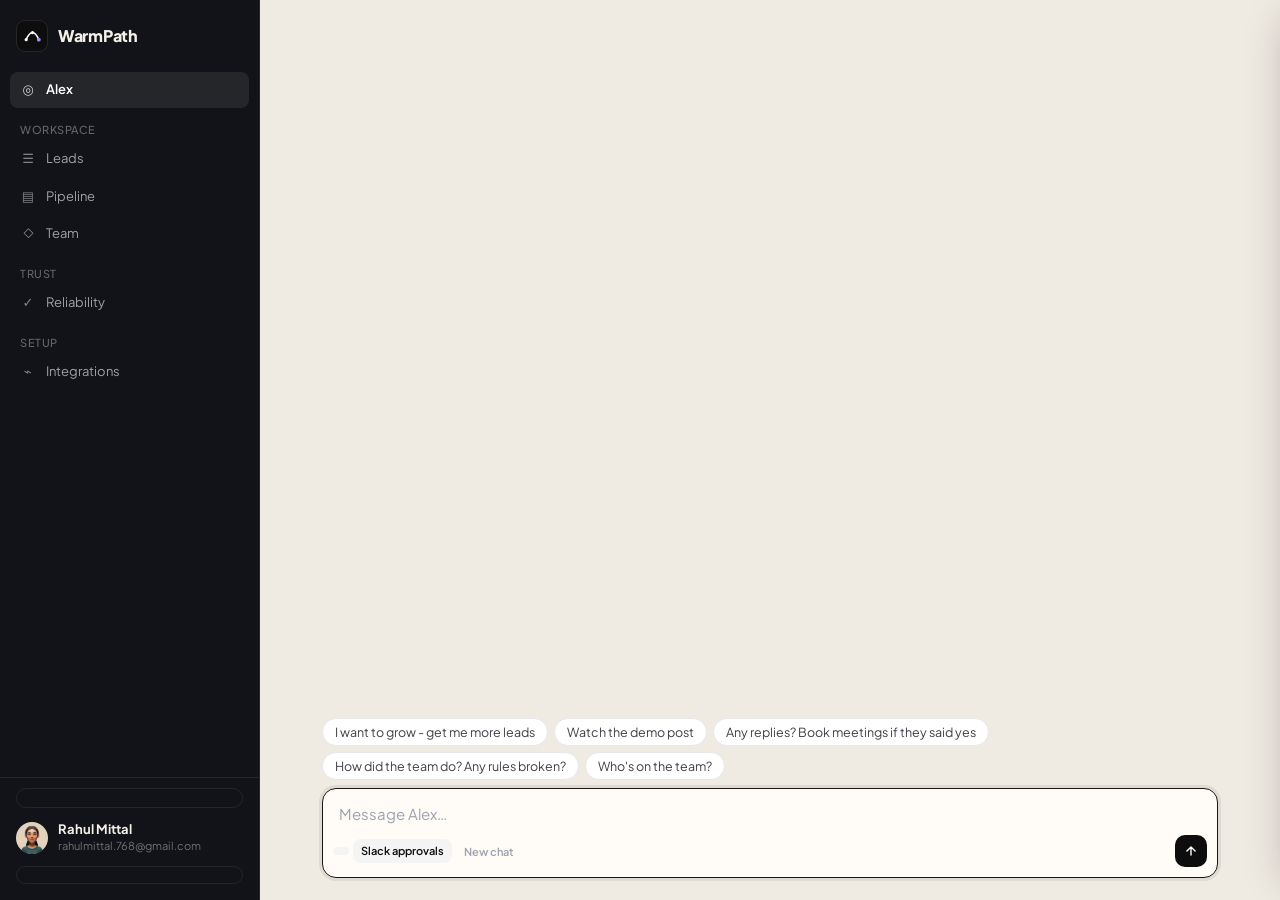
==== ui/index.html @ 88591e78 "WarmPath: agents that turn LinkedIn buying intent into meetings, with every claim sourced and every " ====
<!doctype html>
<html lang="en">
<head>
<meta charset="utf-8">
<meta name="viewport" content="width=device-width, initial-scale=1">
<title>WarmPath</title>
<link rel="preconnect" href="https://fonts.googleapis.com">
<link href="https://fonts.googleapis.com/css2?family=Plus+Jakarta+Sans:wght@400;500;600;700;800&display=swap" rel="stylesheet">
<link rel="stylesheet" href="style.css">
</head>
<body>
<div class="app">
  <aside class="side" id="side">
    <div class="side-top">
      <div class="logo"><span class="mark"><svg width="19" height="19" viewBox="0 0 24 24" fill="none" aria-hidden="true"><path d="M4 16c3-7 6-9 8-9s5 2 8 9" stroke="#fff" stroke-width="2" stroke-linecap="round"/><circle cx="4" cy="16" r="2" fill="#fff"/><circle cx="12" cy="7" r="2" fill="#fff"/><circle cx="20" cy="16" r="2.4" fill="#A78BFA"/></svg></span><span class="word">WarmPath</span></div>
      <button class="icon-btn only-mobile" id="close-nav" aria-label="Close menu">✕</button>
    </div>
    <nav class="nav">
      <a href="#chat" data-view="chat"><span class="ic">◎</span>Alex</a>
      <p class="group">Workspace</p>
      <a href="#leads" data-view="leads"><span class="ic">☰</span>Leads<span class="count" id="nav-pending" hidden></span></a>
      <a href="#pipeline" data-view="pipeline"><span class="ic">▤</span>Pipeline</a>
      <a href="#team" data-view="team"><span class="ic">◇</span>Team</a>
      <p class="group">Trust</p>
      <a href="#reliability" data-view="reliability"><span class="ic">✓</span>Reliability<span class="count bad" id="nav-viol" hidden></span></a>
      <p class="group">Setup</p>
      <a href="#integrations" data-view="integrations"><span class="ic">⌁</span>Integrations</a>
    </nav>
    <div class="side-foot">
      <div class="pilot" id="pilot"></div>
      <div class="me"><img class="me-av" src="agents/human-founder.webp" alt="" onerror="this.style.display='none'"><div><b>Rahul Mittal</b><span>rahulmittal.768@gmail.com</span></div></div>
      <div class="mode" id="mode"></div>
    </div>
  </aside>
  <div class="scrim-nav" id="scrim-nav"></div>

  <main class="main">
    <button class="icon-btn only-mobile menu" id="open-nav" aria-label="Open menu">☰</button>

    <section class="view view-chat" id="view-chat">
      <div class="chat-scroll" id="chat-scroll"><div class="thread" id="thread"></div></div>
      <div class="composer-wrap">
        <div class="composer-inner">
          <div class="chips" id="chips"></div>
          <form class="composer" id="composer">
            <textarea id="input" rows="1" placeholder="Message Alex…"></textarea>
            <div class="toolbar">
              <span class="tool-pill" id="mode-pill"></span>
              <span class="tool-pill" title="Approval cards are also sent to your Slack DM">Slack approvals</span>
              <button type="button" class="tool-pill ghost" id="clear" title="Start a new chat">New chat</button>
              <span class="grow"></span>
              <button class="send" type="submit" title="Send" aria-label="Send"><svg width="14" height="14" viewBox="0 0 24 24" fill="none"><path d="M12 19V5M5 12l7-7 7 7" stroke="currentColor" stroke-width="2.4" stroke-linecap="round" stroke-linejoin="round"/></svg></button>
            </div>
          </form>
        </div>
      </div>
    </section>

    <section class="view page" id="view-leads">
      <header class="page-head"><div><h1>Leads</h1><p>Everyone who commented, where they are, and what happens next. Autopilot keeps this moving on its own; you only step in to approve.</p></div>
        <button class="btn" id="tick-now">Check now</button></header>
      <div class="stats" id="lead-stats"></div>
      <div class="panel table-wrap"><table class="leads"><thead><tr><th>Person</th><th>Company</th><th>Relationship</th><th>Stage</th><th>Meeting</th><th>Last activity</th></tr></thead><tbody id="leads"></tbody></table></div>
    </section>

    <section class="view page" id="view-pipeline">
      <header class="page-head"><div><h1>Pipeline</h1><p>Every comment the team judged, and what it decided. Doing nothing is a successful run, and it is always explained.</p></div></header>
      <div class="stats" id="stats"></div>
      <div class="panel"><div class="tabs" id="tabs"></div><div id="runs"></div></div>
    </section>

    <section class="view page" id="view-team">
      <header class="page-head"><div><h1>Team</h1><p>Five agents, each with written instructions. The instructions are exactly what the auditor checks on every run.</p></div></header>
      <div class="agents" id="agents"></div>
    </section>

    <section class="view page" id="view-reliability">
      <header class="page-head"><div><h1>Reliability</h1><p>The failures that matter here never raise: every call returns success and the result is still wrong. So every run is audited after it finishes, and every violation becomes a regression case.</p></div></header>
      <div class="two">
        <div><h2>Trace audit</h2><div class="panel" id="audit"></div></div>
        <div><h2>Naive agent vs WarmPath</h2><div class="panel" id="eval"></div></div>
      </div>
    </section>

    <section class="view page" id="view-integrations">
      <header class="page-head"><div><h1>Integrations</h1><p>Every status below is a real call made just now, not a saved setting.</p></div><button class="btn" id="recheck">Check again</button></header>
      <div class="integrations" id="integrations"></div>
    </section>
  </main>
</div>

<div class="scrim" id="scrim"></div>
<div class="drawer" id="drawer"></div>

<script src="app.js"></script>
<script src="chat.js"></script>
</body>
</html>
---- ui/style.css ----
/* WarmPath console - visual language matched to Zavorik: warm canvas, dark sidebar, white
   bubbles with a clipped corner, Plus Jakarta Sans. */
:root {
  --canvas: #efeae2; --surface: #fffcf7; --subtle: #f3efe8; --border: #e4ddd2;
  --line: #E8E8EC; --chip: #F4F4F5; --ink: #0D0D0D; --body: #3F3F46; --soft: #72727E; --muted: #9CA3AF;
  --text: #1a1714; --text2: #5c564e;
  --accent: #5b21b6; --accent-soft: #ede9fe; --violet: #A78BFA;
  --side: #111318; --side-fg: #f4f0e8; --side-line: rgba(255,255,255,.08);
  --ok: #15803d; --ok-soft: #dcfce7; --ok-line: #bbf7d0; --warn: #b45309; --warn-soft: #fef3c7;
  --bad: #b91c1c; --bad-soft: #fee2e2; --blue: #1d4ed8; --blue-soft: #dbeafe;
  --sans: "Plus Jakarta Sans", ui-sans-serif, system-ui, -apple-system, "Segoe UI", sans-serif;
  --mono: ui-monospace, SFMono-Regular, Consolas, monospace;
}
* { box-sizing: border-box }
html, body { height: 100% }
body { margin: 0; background: var(--canvas); color: var(--text); font: 14px/1.5 var(--sans); -webkit-font-smoothing: antialiased }
button { font-family: inherit }
[hidden] { display: none !important }

.app { display: flex; height: 100vh; overflow: hidden }

/* ── sidebar ─────────────────────────────────────────────────────────────── */
.side { width: 260px; flex: none; background: var(--side); border-right: 1px solid var(--side-line); display: flex; flex-direction: column; color: var(--side-fg) }
.side-top { display: flex; align-items: center; justify-content: space-between; padding: 20px 16px 14px }
.logo { display: flex; align-items: center; gap: 10px }
.mark { width: 32px; height: 32px; border-radius: 9px; background: var(--ink); display: grid; place-items: center; border: 1px solid rgba(255,255,255,.1) }
.word { font-weight: 800; font-size: 16px; letter-spacing: -.3px }
.nav { padding: 6px 10px; flex: 1; overflow-y: auto }
.nav a { display: flex; align-items: center; gap: 10px; margin-bottom: 2px; padding: 8px 10px; border-radius: 8px; color: rgba(255,255,255,.6); text-decoration: none; font-size: 13px; transition: background .1s, color .1s }
.nav a:hover { background: var(--side-line); color: #fff }
.nav a.on { background: var(--side-line); color: #fff; font-weight: 600 }
.nav .ic { width: 16px; text-align: center; opacity: .8; font-size: 13px }
.nav .group { margin: 0; padding: 12px 10px 3px; font-size: 11px; font-weight: 500; text-transform: uppercase; letter-spacing: .05em; color: rgba(255,255,255,.35) }
.nav .count { margin-left: auto; border-radius: 999px; background: var(--violet); color: var(--ink); padding: 0 7px; font-size: 10px; font-weight: 700 }
.nav .count.bad { background: #EF4444; color: #fff }
.side-foot { border-top: 1px solid var(--side-line); padding: 10px }
.me { display: flex; gap: 10px; align-items: center; padding: 6px }
.me-av { width: 32px; height: 32px; border-radius: 50%; object-fit: cover }
.me b { display: block; font-size: 13px; line-height: 1.2 }
.me span { display: block; font-size: 11px; color: rgba(255,255,255,.4); overflow: hidden; text-overflow: ellipsis; white-space: nowrap; max-width: 180px }
.mode { margin: 6px; border: 1px solid var(--side-line); border-radius: 10px; padding: 8px 10px; font-size: 11.5px; color: rgba(255,255,255,.55) }
.mode b { display: block; color: #fff; font-size: 12px; letter-spacing: .4px }

/* ── main ────────────────────────────────────────────────────────────────── */
.main { flex: 1; min-width: 0; position: relative; overflow: hidden }
.view { display: none; height: 100% }
.view.on { display: flex; flex-direction: column }
.page { overflow-y: auto; padding: 28px 32px 60px }
.page-head { display: flex; justify-content: space-between; align-items: flex-start; gap: 16px; margin-bottom: 18px; max-width: 1180px }
.page-head h1 { margin: 0; font-size: 22px; font-weight: 800; letter-spacing: -.4px; color: var(--ink) }
.page-head p { margin: 4px 0 0; color: var(--soft); max-width: 760px }
h2 { font-size: 14px; font-weight: 700; margin: 0 0 10px; color: var(--ink) }

.btn { border: 1px solid var(--line); background: #fff; color: var(--body); border-radius: 10px; padding: 7px 14px; font-size: 13px; font-weight: 600; cursor: pointer; transition: border-color .1s, background .1s }
.btn:hover { border-color: var(--ink) }
.btn.primary { background: var(--ink); color: #fff; border-color: var(--ink) }
.btn.primary:hover { background: #262626 }
.btn:disabled { opacity: .45; cursor: default }
.icon-btn { border: 1px solid var(--line); background: #fff; border-radius: 8px; width: 34px; height: 34px; cursor: pointer }

.pill { display: inline-flex; align-items: center; gap: 4px; border-radius: 999px; padding: 2px 9px; font-size: 11px; font-weight: 600; white-space: nowrap }
.p-ok { background: var(--ok-soft); color: var(--ok) } .p-bad { background: var(--bad-soft); color: var(--bad) }
.p-warn { background: var(--warn-soft); color: var(--warn) } .p-blue { background: var(--blue-soft); color: var(--blue) }
.p-mute { background: var(--chip); color: var(--soft) } .p-acc { background: var(--accent-soft); color: var(--accent) }

.panel { background: #fff; border: 1px solid var(--line); border-radius: 14px; overflow: hidden }
.stats { display: grid; grid-template-columns: repeat(auto-fit, minmax(140px, 1fr)); gap: 10px; margin-bottom: 16px; max-width: 1180px }
.stat { background: #fff; border: 1px solid var(--line); border-radius: 12px; padding: 12px 14px }
.stat .n { font-size: 26px; font-weight: 800; letter-spacing: -.5px; color: var(--ink); font-variant-numeric: tabular-nums }
.stat .l { color: var(--soft); font-size: 12px }
.stat.good .n { color: var(--ok) } .stat.bad .n { color: var(--bad) }

.tabs { display: flex; gap: 6px; padding: 10px; flex-wrap: wrap; border-bottom: 1px solid var(--line) }
.tab { border: 1px solid var(--line); background: #fff; color: var(--soft); border-radius: 999px; padding: 4px 12px; font-size: 12px; font-weight: 600; cursor: pointer }
.tab.on { background: var(--ink); color: #fff; border-color: var(--ink) }
.run { display: block; width: 100%; text-align: left; background: none; border: 0; border-top: 1px solid var(--line); padding: 12px 14px; cursor: pointer; font: inherit; color: inherit }
.run:first-child { border-top: 0 }
.run:hover { background: #FAFAFA }
.row { display: flex; gap: 8px; align-items: center; flex-wrap: wrap }
.who { font-weight: 700; color: var(--ink) }
.co { color: var(--soft) }
.quote { display: block; color: var(--body); margin: 5px 0 7px }
.faces { display: flex; margin-left: auto }
.faces img { margin-left: -6px; border: 2px solid #fff }
.empty { padding: 28px; color: var(--muted); text-align: center }

.agents { display: grid; grid-template-columns: repeat(auto-fit, minmax(220px, 1fr)); gap: 12px; max-width: 1180px }
.agent { background: #fff; border: 1px solid var(--line); border-radius: 14px; padding: 16px; display: flex; flex-direction: column; gap: 10px }
.agent .top { display: flex; gap: 12px; align-items: center }
.agent .name { font-weight: 800; color: var(--ink) } .agent .role { color: var(--soft); font-size: 12px }
.agent .does { color: var(--body); font-size: 13px }
details summary { cursor: pointer; color: var(--accent); font-size: 12px; font-weight: 600; list-style: none }
details summary::-webkit-details-marker { display: none }
details ul { margin: 8px 0 0; padding-left: 16px; color: var(--body); font-size: 12.5px }
details li { margin: 4px 0 }

.av { width: 32px; height: 32px; border-radius: 9px; object-fit: cover; flex: none; background: var(--chip) }
.av.lg { width: 44px; height: 44px; border-radius: 12px }
.av.sm { width: 22px; height: 22px; border-radius: 6px }

.two { display: grid; grid-template-columns: minmax(0, 1fr) minmax(0, 1fr); gap: 18px; max-width: 1180px; align-items: start }
table { width: 100%; border-collapse: collapse; font-size: 13px }
th, td { text-align: left; padding: 9px 12px; border-top: 1px solid var(--line) }
th { color: var(--soft); font-weight: 600; font-size: 12px; border-top: 0; background: #FAFAFA }
td.num { font-variant-numeric: tabular-nums; white-space: nowrap }
.issue { padding: 12px 14px; border-top: 1px solid var(--line) }
.issue:first-child { border-top: 0 }
.viol { background: var(--bad-soft); color: var(--bad); border-radius: 10px; padding: 8px 12px; margin: 6px 0; font-size: 12.5px }

.integrations { display: grid; grid-template-columns: repeat(auto-fit, minmax(250px, 1fr)); gap: 12px; max-width: 1180px }
.integ { background: #fff; border: 1px solid var(--line); border-radius: 14px; padding: 16px }
.dot { display: inline-block; width: 8px; height: 8px; border-radius: 50%; margin-right: 7px; vertical-align: middle }

/* ── chat ────────────────────────────────────────────────────────────────── */
.view-chat { background: var(--canvas) }
.chat-scroll { flex: 1; overflow-y: auto; padding: 28px 24px 12px }
.thread { max-width: 896px; margin: 0 auto; display: flex; flex-direction: column; gap: 18px }
.msg { display: flex; align-items: flex-start; gap: 12px }
.msg.you { justify-content: flex-end }
.msg-body { min-width: 0; flex: 1 }
.by { font-size: 12px; color: var(--muted); margin: 0 0 4px 2px }
.by b { color: var(--body); font-weight: 700 }
.bubble { font-size: 15px; line-height: 1.65; border: 1px solid var(--line); background: #fff; color: var(--body); border-radius: 4px 14px 14px 14px; padding: 11px 16px; overflow-wrap: anywhere }
.you .bubble { background: var(--chip); color: var(--ink); border-radius: 16px 16px 4px 16px; padding: 9px 16px; max-width: 78% }
.deleg { display: inline-flex; align-items: center; gap: 8px; font-size: 13px; color: var(--soft); background: #fff; border: 1px dashed #d9d4ea; border-radius: 999px; padding: 4px 12px 4px 6px }
.deleg .arrow { color: var(--violet); font-weight: 800 }
.card { border: 1px solid #e7e3f3; background: #fff; border-radius: 12px; padding: 14px; min-width: 0 }
.card + .card { margin-top: 8px }
.card h4 { margin: 0 0 6px; font-size: 13.5px; color: var(--ink); display: flex; gap: 8px; align-items: center; flex-wrap: wrap }
.card .sub { color: var(--soft); font-weight: 500 }
.kv { display: grid; grid-template-columns: 100px 1fr; gap: 6px 12px; font-size: 13px; color: var(--body) }
.kv > div:nth-child(odd) { color: var(--muted) }
.sent { margin: 6px 0; padding: 8px 12px; border-left: 3px solid var(--violet); background: #FAFAFA; border-radius: 0 8px 8px 0; font-size: 14px; color: var(--body) }
.cite { display: inline-block; font-size: 10.5px; font-weight: 700; background: var(--accent-soft); color: var(--accent); border-radius: 6px; padding: 0 6px; margin-left: 5px; cursor: help; vertical-align: 1px }
.btns { display: flex; gap: 8px; margin-top: 10px; flex-wrap: wrap; align-items: center }
.approve { border-color: var(--ink); box-shadow: 0 1px 0 rgba(0,0,0,.02), 0 8px 24px -12px rgba(26,23,20,.25) }
.success { border-color: var(--ok-line); background: #f0fdf4; color: var(--ok) }
.comment { padding: 8px 0; border-top: 1px solid #F1F1F4 }
.comment:first-of-type { border-top: 0 }
.typing { display: flex; align-items: flex-start; gap: 12px }
.typing .bubble { display: flex; align-items: center; gap: 8px; padding: 12px 16px }
.dots { display: flex; gap: 4px }
.dots i { width: 6px; height: 6px; border-radius: 50%; background: #C4C4C8; animation: bounce 1s infinite }
.dots i:nth-child(2) { animation-delay: .15s } .dots i:nth-child(3) { animation-delay: .3s }
@keyframes bounce { 0%, 80%, 100% { transform: translateY(0); opacity: .6 } 40% { transform: translateY(-4px); opacity: 1 } }
.typing small { font-size: 12px; color: var(--muted) } .typing .t { color: #C4C4C8; font-variant-numeric: tabular-nums }

.hero { display: flex; flex-direction: column; align-items: center; text-align: center; padding: 10vh 0 20px }
.hero img { width: 56px; height: 56px; border-radius: 16px; object-fit: cover }
.hero h1 { margin: 22px 0 0; font-size: 22px; font-weight: 800; letter-spacing: -.4px; color: var(--ink) }
.hero p { margin: 6px 0 0; color: var(--soft) }
.hero .hint { font-size: 13px; color: var(--muted); max-width: 440px; margin-top: 14px }
.hero .team { display: flex; gap: 6px; margin-top: 18px }

.composer-wrap { flex: none; padding: 8px 24px 22px }
.composer-inner { max-width: 896px; margin: 0 auto }
.chips { display: flex; gap: 6px; flex-wrap: wrap; margin-bottom: 8px }
.chip { border: 1px solid var(--line); background: #fff; border-radius: 999px; padding: 5px 12px; font-size: 12.5px; color: var(--body); cursor: pointer; transition: border-color .1s }
.chip:hover { border-color: var(--ink) }
.composer { position: relative; border: 1.5px solid var(--border); background: var(--surface); border-radius: 14px; transition: border-color .1s, box-shadow .1s }
.composer:focus-within { border-color: var(--text); box-shadow: 0 0 0 3px rgba(26,23,20,.07) }
.composer textarea { display: block; width: 100%; resize: none; background: transparent; border: 0; outline: none; padding: 14px 16px 52px; font: 15px/1.5 var(--sans); color: var(--ink); max-height: 200px }
.composer textarea::placeholder { color: var(--muted) }
.toolbar { position: absolute; left: 0; right: 0; bottom: 0; display: flex; align-items: center; gap: 4px; padding: 0 10px 10px }
.tool-pill { display: inline-flex; align-items: center; gap: 4px; border-radius: 8px; padding: 4px 8px; font-size: 11px; font-weight: 600; background: var(--chip); color: var(--ink); border: 0 }
.tool-pill.ghost { background: transparent; color: var(--muted); cursor: pointer }
.tool-pill.ghost:hover { background: var(--chip); color: var(--soft) }
.tool-pill.live { background: var(--bad-soft); color: var(--bad) }
.grow { flex: 1 }
.send { width: 32px; height: 32px; border-radius: 10px; background: var(--ink); color: #fff; border: 0; display: grid; place-items: center; cursor: pointer }
.send:hover { background: #262626 }

/* ── trace drawer ────────────────────────────────────────────────────────── */
.scrim { position: fixed; inset: 0; background: rgba(26,23,20,.2); display: none; z-index: 30 }
.scrim.on { display: block }
.drawer { position: fixed; top: 0; right: 0; height: 100vh; width: min(660px, 100vw); background: var(--canvas); border-left: 1px solid var(--border); transform: translateX(100%); transition: transform .2s; overflow: auto; padding: 22px; z-index: 40; box-shadow: -12px 0 40px -20px rgba(26,23,20,.28) }
.drawer.on { transform: none }
.drawer h2 { font-size: 20px; font-weight: 800; margin: 6px 0 8px }
.path { display: flex; flex-wrap: wrap; gap: 4px; align-items: center; margin: 10px 0 16px; color: var(--muted) }
.step { display: grid; grid-template-columns: 22px 1fr; gap: 10px; background: #fff; border: 1px solid var(--line); border-radius: 12px; padding: 10px 12px; margin-bottom: 8px }
.step code { font: 12px var(--mono); color: var(--ink) }
.step pre { white-space: pre-wrap; word-break: break-word; background: #FAFAFA; border: 1px solid var(--line); border-radius: 8px; padding: 8px; font: 11.5px/1.45 var(--mono); margin: 8px 0 0; max-height: 260px; overflow: auto }
.say { background: #fff; border: 1px solid var(--line); border-radius: 12px; padding: 12px; margin: 10px 0; color: var(--body) }

.only-mobile { display: none }
.scrim-nav { display: none }
@media (max-width: 900px) {
  .side { position: fixed; inset: 0 auto 0 0; z-index: 50; transform: translateX(-100%); transition: transform .2s; width: min(280px, 92vw) }
  .side.open { transform: none }
  .scrim-nav.on { display: block; position: fixed; inset: 0; background: rgba(0,0,0,.5); z-index: 45 }
  .only-mobile { display: inline-grid; place-items: center }
  .menu { position: absolute; top: 10px; left: 12px; z-index: 5 }
  .page { padding: 56px 16px 48px }
  .chat-scroll { padding: 56px 16px 12px }
  .composer-wrap { padding: 8px 16px 16px }
  .two { grid-template-columns: 1fr }
  .kv { grid-template-columns: 1fr }
}

/* ── autopilot + leads ───────────────────────────────────────────────────── */
.pilot { margin: 0 6px 8px; border: 1px solid var(--side-line); border-radius: 10px; padding: 9px 10px; font-size: 11.5px; color: rgba(255,255,255,.55) }
.pilot .top { display: flex; align-items: center; justify-content: space-between; gap: 8px }
.pilot b { color: #fff; font-size: 12px; display: flex; align-items: center; gap: 7px }
.pulse { width: 8px; height: 8px; border-radius: 50%; background: #22c55e; box-shadow: 0 0 0 0 rgba(34,197,94,.6); animation: pulse 2s infinite }
.pulse.off { background: #6b7280; animation: none }
@keyframes pulse { 0% { box-shadow: 0 0 0 0 rgba(34,197,94,.55) } 70% { box-shadow: 0 0 0 7px rgba(34,197,94,0) } 100% { box-shadow: 0 0 0 0 rgba(34,197,94,0) } }
.switch { border: 1px solid rgba(255,255,255,.18); background: transparent; color: #fff; border-radius: 7px; padding: 2px 8px; font-size: 11px; font-weight: 600; cursor: pointer }
.switch:hover { background: var(--side-line) }
.pilot .line { margin-top: 5px; overflow: hidden; text-overflow: ellipsis; white-space: nowrap }
.table-wrap { overflow-x: auto; max-width: 1180px }
table.leads td { vertical-align: top }
table.leads .person b { color: var(--ink); display: block }
table.leads .person span { color: var(--muted); font-size: 12px }
table.leads .said { color: var(--body); font-size: 12.5px; margin-top: 3px; max-width: 320px }
.heartbeat { font-size: 10.5px; font-weight: 700; color: var(--accent); background: var(--accent-soft); border-radius: 6px; padding: 0 6px }
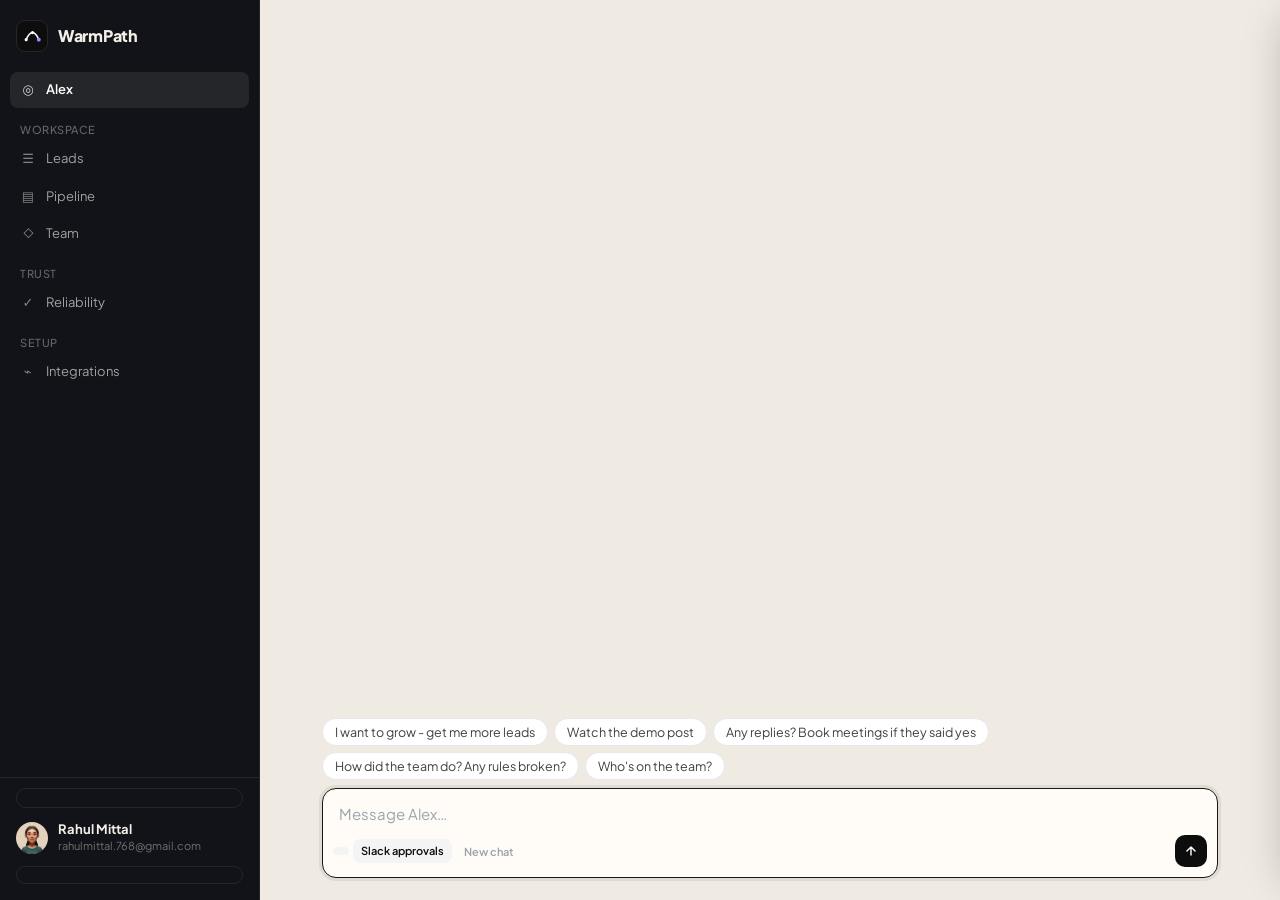
==== commit 9fbd4380: "Reliability: heartbeat watchdog, live audit alerts, stuck-work recovery, fault-injection suite - Gma" ====
--- a/ui/index.html
+++ b/ui/index.html
@@ -60,6 +60,18 @@
       <header class="page-head"><div><h1>Leads</h1><p>Everyone who commented, where they are, and what happens next. Autopilot keeps this moving on its own; you only step in to approve.</p></div>
         <button class="btn" id="tick-now">Check now</button></header>
       <div class="stats" id="lead-stats"></div>
+      <details class="panel" style="padding:16px;margin-bottom:16px"><summary>Identity review and recovery</summary><div id="operations"></div></details>
+      <details class="panel" style="padding:16px;margin-bottom:16px"><summary>Account and contact memory</summary>
+        <p>Restrictions are checked before outreach. Archive a record to correct it, then add its replacement. Follow-up dates release a hold; sending still requires approval.</p>
+        <form id="memory-form" class="btns">
+          <select name="scope" aria-label="Scope"><option value="contact">Contact</option><option value="account">Company</option><option value="founder">Founder preference</option></select>
+          <input name="target" required placeholder="Email, LinkedIn URL, or company domain" aria-label="Memory target">
+          <select name="kind" aria-label="Memory type"><option value="do_not_contact">Do not contact</option><option value="follow_up">Follow up after date</option><option value="active_conversation">Conversation active</option><option value="relationship">Relationship note</option><option value="preference">Writing preference</option></select>
+          <input name="text" required placeholder="Fact or instruction and why" aria-label="Memory fact">
+          <input name="expires" type="datetime-local" aria-label="Expiry or follow-up date">
+          <button class="btn" type="submit">Save memory</button>
+        </form><div id="memory-records"></div>
+      </details>
       <div class="panel table-wrap"><table class="leads"><thead><tr><th>Person</th><th>Company</th><th>Relationship</th><th>Stage</th><th>Meeting</th><th>Last activity</th></tr></thead><tbody id="leads"></tbody></table></div>
     </section>
 
